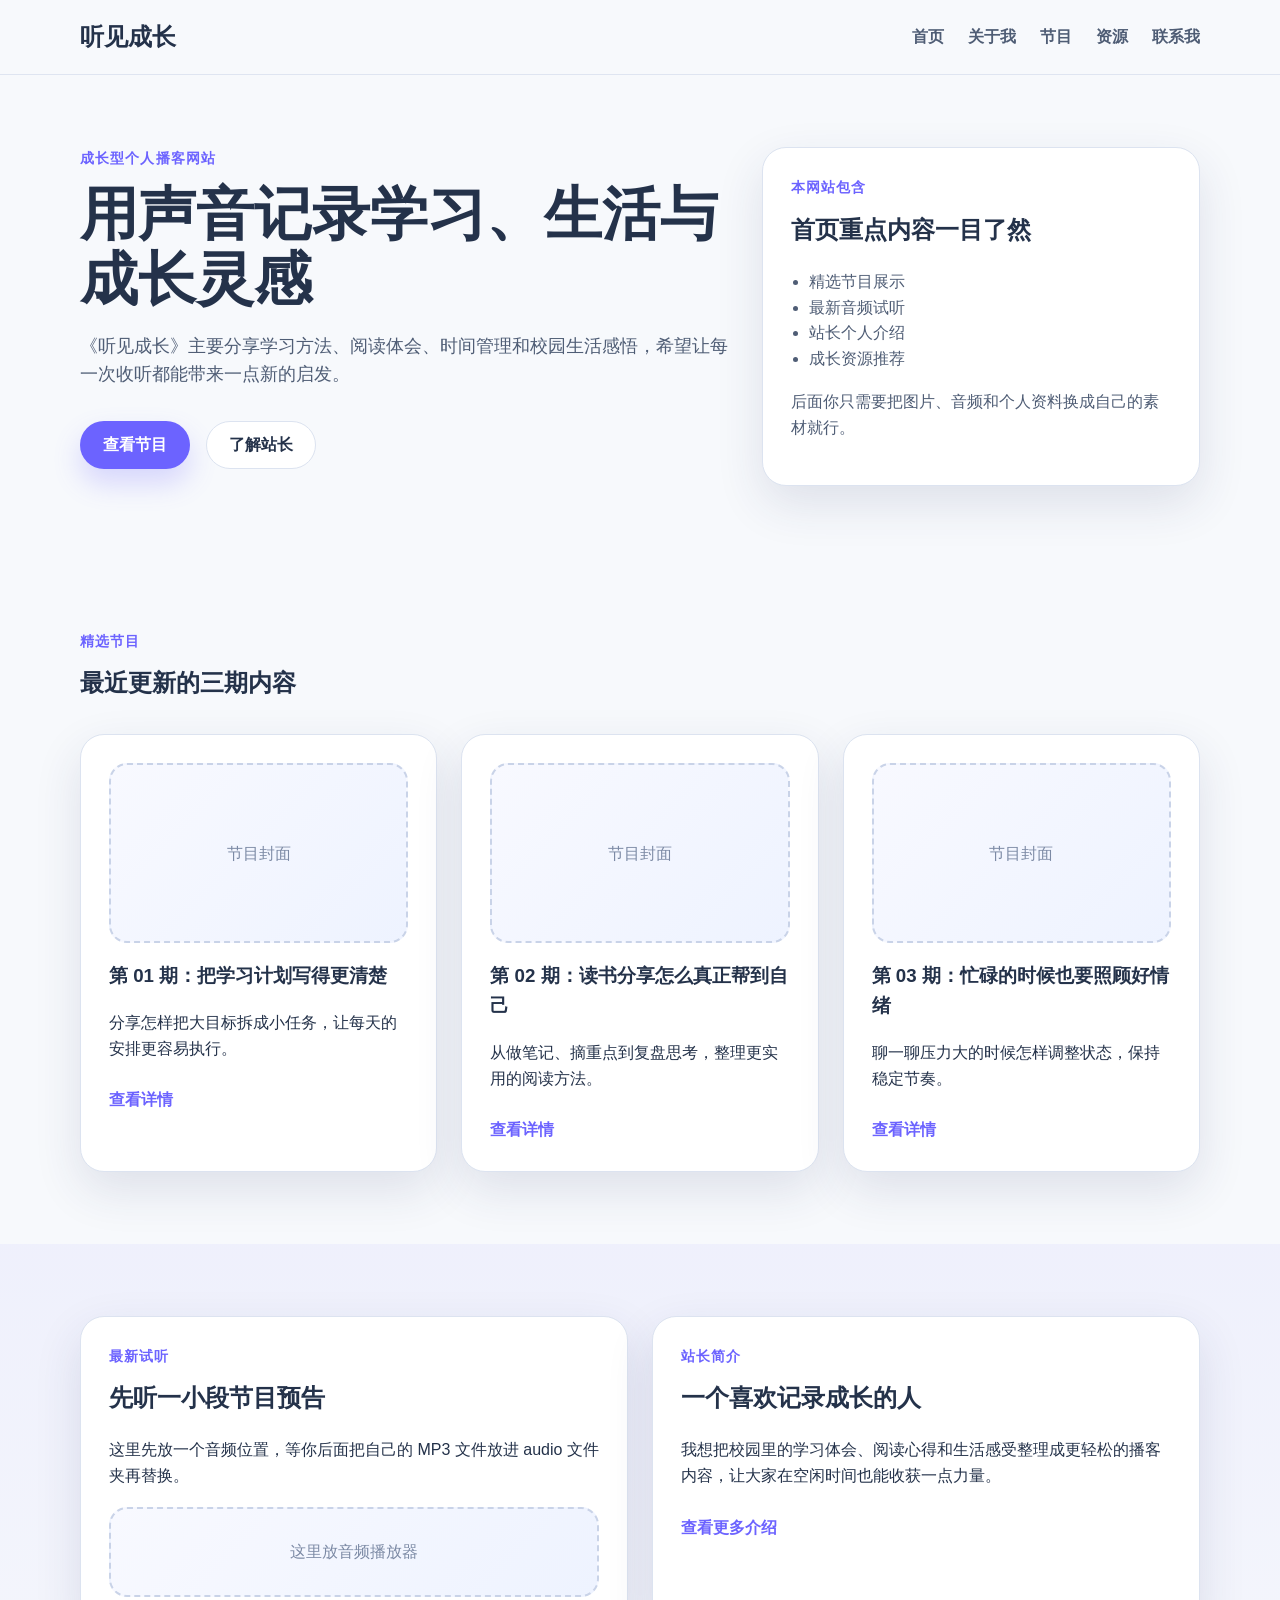
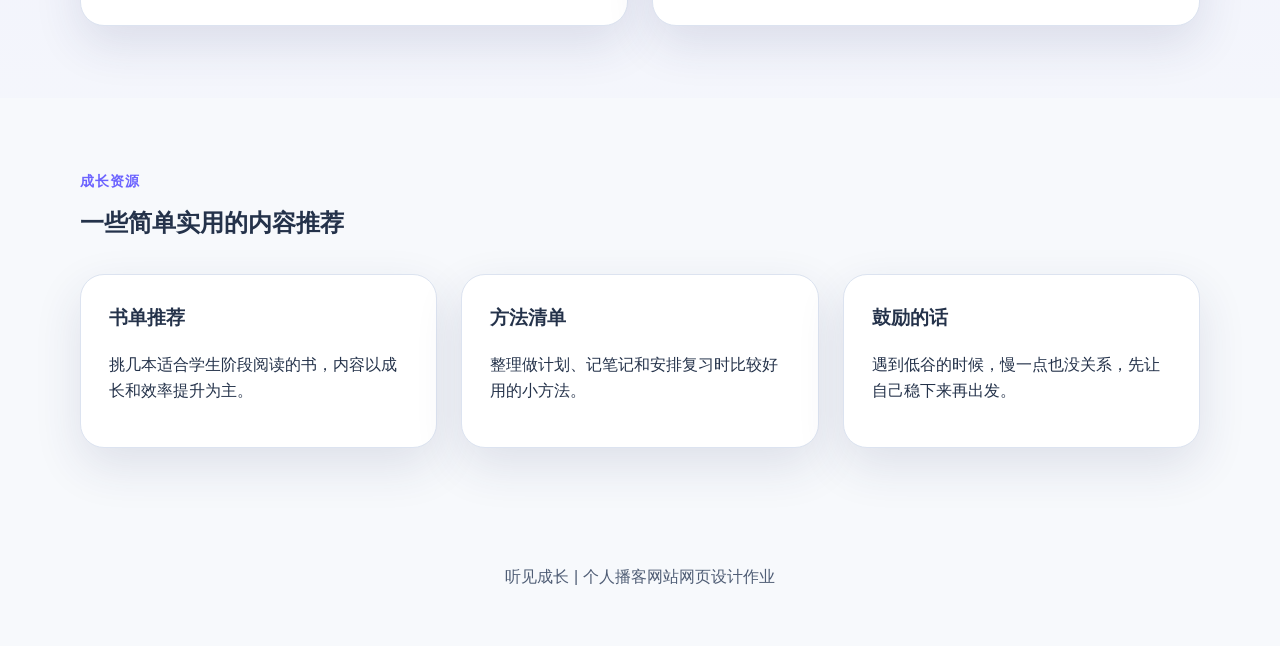
==== html/index.html @ 5a446acf "feat: add podcast website pages and docs Co-authored-by: monkeycode-ai <monkeycode-ai@chaitin.com>" ====
<!DOCTYPE html>
<html lang="zh-CN">
  <head>
    <meta charset="UTF-8">
    <meta name="viewport" content="width=device-width, initial-scale=1.0">
    <title>听见成长 | 首页</title>
    <link rel="stylesheet" href="../css/style.css">
    <link rel="stylesheet" href="../css/index.css">
  </head>
  <body>
    <!-- 顶部导航，所有页面保持统一 -->
    <header class="top">
      <div class="w nav">
        <a class="logo" href="./index.html">听见成长</a>
        <nav class="menu">
          <a href="./index.html">首页</a>
          <a href="./about.html">关于我</a>
          <a href="./episodes.html">节目</a>
          <a href="./resources.html">资源</a>
          <a href="./contact.html">联系我</a>
        </nav>
      </div>
    </header>

    <main>
      <!-- 首页第一屏，先把网站主题放出来 -->
      <section class="section first-screen">
        <div class="w first-box">
          <div class="first-text">
            <p class="small-title">成长型个人播客网站</p>
            <h1>用声音记录学习、生活与成长灵感</h1>
            <p class="text-big">
              《听见成长》主要分享学习方法、阅读体会、时间管理和校园生活感悟，希望让每一次收听都能带来一点新的启发。
            </p>
            <!-- 这里放两个按钮，一个跳节目页，一个跳个人介绍页 -->
            <div class="btn-line">
              <a class="btn btn-main" href="./episodes.html">查看节目</a>
              <a class="btn btn-light" href="./about.html">了解站长</a>
            </div>
          </div>
          <!-- 右边这个卡片当成首页信息补充，也能让首屏更饱满一点 -->
          <div class="box first-card">
            <p class="small-title">本网站包含</p>
            <h2>首页重点内容一目了然</h2>
            <ul class="list">
              <li>精选节目展示</li>
              <li>最新音频试听</li>
              <li>站长个人介绍</li>
              <li>成长资源推荐</li>
            </ul>
            <p class="card-tip">后面你只需要把图片、音频和个人资料换成自己的素材就行。</p>
          </div>
        </div>
      </section>

      <!-- 这一块放节目卡片，适合讲布局和盒子模型 -->
      <section class="section">
        <div class="w title-box">
          <p class="small-title">精选节目</p>
          <h2>最近更新的三期内容</h2>
        </div>
        <div class="w card-list three">
          <article class="box item-box">
            <div class="pic demo-pic">节目封面</div>
            <h3>第 01 期：把学习计划写得更清楚</h3>
            <p>分享怎样把大目标拆成小任务，让每天的安排更容易执行。</p>
            <a class="more-link" href="./episode-detail.html">查看详情</a>
          </article>
          <article class="box item-box">
            <div class="pic demo-pic">节目封面</div>
            <h3>第 02 期：读书分享怎么真正帮到自己</h3>
            <p>从做笔记、摘重点到复盘思考，整理更实用的阅读方法。</p>
            <a class="more-link" href="./episode-detail.html">查看详情</a>
          </article>
          <article class="box item-box">
            <div class="pic demo-pic">节目封面</div>
            <h3>第 03 期：忙碌的时候也要照顾好情绪</h3>
            <p>聊一聊压力大的时候怎样调整状态，保持稳定节奏。</p>
            <a class="more-link" href="./episode-detail.html">查看详情</a>
          </article>
        </div>
      </section>

      <!-- 左边放试听，右边放个人介绍 -->
      <section class="section light-part">
        <div class="w two-col">
          <article class="box simple-box">
            <p class="small-title">最新试听</p>
            <h2>先听一小段节目预告</h2>
            <p>这里先放一个音频位置，等你后面把自己的 MP3 文件放进 audio 文件夹再替换。</p>
            <div class="audio-demo">这里放音频播放器</div>
          </article>
          <article class="box simple-box">
            <p class="small-title">站长简介</p>
            <h2>一个喜欢记录成长的人</h2>
            <p>我想把校园里的学习体会、阅读心得和生活感受整理成更轻松的播客内容，让大家在空闲时间也能收获一点力量。</p>
            <a class="more-link" href="./about.html">查看更多介绍</a>
          </article>
        </div>
      </section>

      <!-- 最后放一个资源推荐，首页看起来会更完整 -->
      <section class="section">
        <div class="w title-box">
          <p class="small-title">成长资源</p>
          <h2>一些简单实用的内容推荐</h2>
        </div>
        <div class="w card-list three">
          <article class="box item-box">
            <h3>书单推荐</h3>
            <p>挑几本适合学生阶段阅读的书，内容以成长和效率提升为主。</p>
          </article>
          <article class="box item-box">
            <h3>方法清单</h3>
            <p>整理做计划、记笔记和安排复习时比较好用的小方法。</p>
          </article>
          <article class="box item-box">
            <h3>鼓励的话</h3>
            <p>遇到低谷的时候，慢一点也没关系，先让自己稳下来再出发。</p>
          </article>
        </div>
      </section>
    </main>

    <!-- 页脚信息简单一点，方便后面统一改 -->
    <footer class="foot">
      <div class="w foot-in">
        <p>听见成长 | 个人播客网站网页设计作业</p>
      </div>
    </footer>
  </body>
</html>
---- css/style.css ----
/* 基本样式先统一一下，后面每个页面都能直接用 */
:root {
  /* 页面背景色，整个网站的底色都靠它控制 */
  --bg: #f7f9fc;
  /* 卡片底色，白色能让内容看起来干净一些 */
  --surface: #ffffff;
  /* 主标题和重点文字颜色 */
  --text-main: #24324a;
  /* 普通正文颜色，读起来会更柔和一点 */
  --text-body: #4f5d75;
  /* 主色，按钮和小标题会反复用到 */
  --primary: #6c63ff;
  /* 辅助色，后面有需要可以拿来点缀 */
  --accent: #ffb86b;
  /* 边框线颜色，让卡片边缘更清楚 */
  --line: #dce3f0;
  /* 阴影统一放这里，卡片看起来会更有层次 */
  --shadow: 0 18px 48px rgba(41, 52, 98, 0.12);
  /* 大圆角，整个网站都走柔和一点的感觉 */
  --radius-lg: 24px;
}

* {
  /* 让宽高计算更稳定，做页面时比较省心 */
  box-sizing: border-box;
}

body {
  margin: 0;
  /* 常见中文字体，页面会更像平时作业里会用的样子 */
  font-family: "Microsoft YaHei", "PingFang SC", sans-serif;
  color: var(--text-main);
  background: var(--bg);
  line-height: 1.6;
}

a {
  /* 先把默认下划线去掉，后面统一自己控制 */
  color: inherit;
  text-decoration: none;
}

img {
  /* 图片设成块元素，避免底部留白 */
  display: block;
  max-width: 100%;
}

input,
select,
textarea,
button {
  /* 表单元素继承字体，页面看起来会统一很多 */
  font: inherit;
}

.w {
  /* 通栏内容的公共宽度，基本所有主要区域都会套这个类 */
  width: min(1120px, calc(100% - 32px));
  margin: 0 auto;
}

.section {
  /* 每个大区块上下留白，页面呼吸感会更好 */
  padding: 72px 0;
}

.light-part {
  /* 浅色背景区块，用来跟普通白底区域做区分 */
  background: linear-gradient(180deg, rgba(108, 99, 255, 0.06), rgba(108, 99, 255, 0.02));
}

.box {
  /* 通用卡片，很多地方都直接复用这个类 */
  background: var(--surface);
  border: 1px solid var(--line);
  border-radius: var(--radius-lg);
  box-shadow: var(--shadow);
}

.small-title {
  /* 小标题一般放在大标题上面，用来说明板块名字 */
  margin: 0 0 12px;
  color: var(--primary);
  font-size: 14px;
  font-weight: 700;
  letter-spacing: 0.08em;
  text-transform: uppercase;
}

.text-big {
  /* 稍微大一点的说明文字，首页和内页标题区会常用 */
  color: var(--text-body);
  font-size: 18px;
}

/* 头部导航 */
.top {
  position: sticky;
  top: 0;
  z-index: 10;
  background: rgba(247, 249, 252, 0.94);
  border-bottom: 1px solid rgba(220, 227, 240, 0.9);
  backdrop-filter: blur(18px);
}

.nav {
  /* 导航栏里面的内容左右排开 */
  display: flex;
  align-items: center;
  justify-content: space-between;
  gap: 24px;
  padding: 18px 0;
}

.logo {
  /* 网站名字，故意做得更醒目一点 */
  font-size: 24px;
  font-weight: 800;
  color: var(--text-main);
}

.menu {
  /* 导航链接横着排，宽度不够时允许换行 */
  display: flex;
  gap: 24px;
  flex-wrap: wrap;
}

.menu a {
  /* 单个导航链接的基础样式 */
  position: relative;
  color: var(--text-body);
  font-weight: 600;
  transition: color 0.25s ease;
}

.menu a:hover {
  color: var(--primary);
}

.menu a::after {
  /* hover 时出现的小下划线，能让导航更灵一点 */
  content: "";
  position: absolute;
  left: 0;
  bottom: -6px;
  width: 100%;
  height: 2px;
  background: var(--primary);
  transform: scaleX(0);
  transform-origin: left;
  transition: transform 0.25s ease;
}

.menu a:hover::after {
  transform: scaleX(1);
}

.btn-line {
  /* 按钮排成一行，两个按钮挨着放 */
  display: flex;
  gap: 16px;
  flex-wrap: wrap;
  margin-top: 32px;
}

.btn {
  /* 按钮公共样式，主按钮和浅色按钮都从这里继承 */
  display: inline-flex;
  align-items: center;
  justify-content: center;
  min-height: 48px;
  padding: 0 22px;
  border-radius: 999px;
  border: 1px solid transparent;
  font-weight: 700;
  transition: transform 0.25s ease, box-shadow 0.25s ease, background-color 0.25s ease;
}

.btn:hover {
  transform: translateY(-2px);
}

.btn-main {
  /* 主按钮，颜色最明显，用来放重点跳转 */
  background: var(--primary);
  color: #fff;
  box-shadow: 0 14px 28px rgba(108, 99, 255, 0.24);
}

.btn-light {
  /* 次按钮，颜色轻一点，给第二选择用 */
  background: #fff;
  color: var(--text-main);
  border-color: var(--line);
}

.title-box {
  /* 每个大板块标题外层，主要控制和下面内容的距离 */
  margin-bottom: 32px;
}

.title-box h1,
.title-box h2,
h1,
h2,
h3 {
  margin-top: 0;
}

.card-list {
  /* 卡片列表的公共网格容器 */
  display: grid;
  gap: 24px;
}

.three {
  /* 三列排版，节目页和资源页都会用到 */
  grid-template-columns: repeat(3, minmax(0, 1fr));
}

.two-col {
  /* 两列排版，首页试听区和详情页都靠这个做 */
  display: grid;
  grid-template-columns: repeat(2, minmax(0, 1fr));
  gap: 24px;
}

.list {
  /* 通用列表，主要给节目要点和介绍清单用 */
  margin: 0;
  padding-left: 18px;
  color: var(--text-body);
}

.more-link {
  /* 卡片里常见的文字链接，看起来比普通正文更明显 */
  display: inline-block;
  margin-top: 10px;
  color: var(--primary);
  font-weight: 700;
}

.pic {
  /* 图片或封面占位块的统一外边距和圆角 */
  margin-bottom: 18px;
  border-radius: 18px;
}

.demo-pic {
  /* 先用虚线框顶住图片位置，后面换真图最方便 */
  display: grid;
  place-items: center;
  min-height: 180px;
  border: 2px dashed #c9d3e8;
  background: linear-gradient(135deg, #f8f9ff, #eef3ff);
  color: #7c8aa5;
}

/* 页脚写简单一些，后面也方便你自己改 */
.foot {
  /* 页脚整体留白，别让底部太挤 */
  padding: 28px 0 40px;
}

.foot-in {
  /* 页脚里的文字居中显示 */
  text-align: center;
  color: var(--text-body);
}

@media (max-width: 900px) {
  /* 屏幕窄下来以后，多列都改成单列，手机上更好看 */
  .three,
  .two-col {
    grid-template-columns: 1fr;
  }

  .nav {
    /* 手机端导航改成上下排，避免太挤 */
    flex-direction: column;
    align-items: flex-start;
  }
}

@media (max-width: 640px) {
  /* 手机尺寸再小一点时，把留白和字号也顺手收一收 */
  .section {
    padding: 56px 0;
  }

  .menu {
    gap: 14px 18px;
  }

  .text-big {
    font-size: 16px;
  }
}
---- css/index.css ----
/* 首页样式 */
.first-box {
  /* 首页首屏左右分栏，左边放文字，右边放说明卡片 */
  display: grid;
  grid-template-columns: 1.2fr 0.8fr;
  gap: 24px;
  align-items: stretch;
}

.first-screen h1 {
  /* 首页主标题字号做大一点，这样更像重点页面 */
  margin-bottom: 20px;
  font-size: clamp(36px, 5vw, 58px);
  line-height: 1.12;
}

.first-card,
.item-box,
.simple-box {
  /* 首页常用卡片统一内边距，看起来更整齐 */
  padding: 28px;
}

.card-tip {
  /* 小提示文字颜色浅一点，放在卡片底部不抢重点 */
  margin-top: 18px;
  color: var(--text-body);
}

.audio-demo {
  /* 音频占位块，后面可以直接换成真实播放器 */
  display: grid;
  place-items: center;
  min-height: 90px;
  margin-top: 18px;
  border: 2px dashed #c9d3e8;
  border-radius: 18px;
  color: #7c8aa5;
  background: linear-gradient(135deg, #f8f9ff, #eef3ff);
}

@media (max-width: 900px) {
  .first-box {
    /* 手机端首屏上下排，更容易阅读 */
    grid-template-columns: 1fr;
  }
}
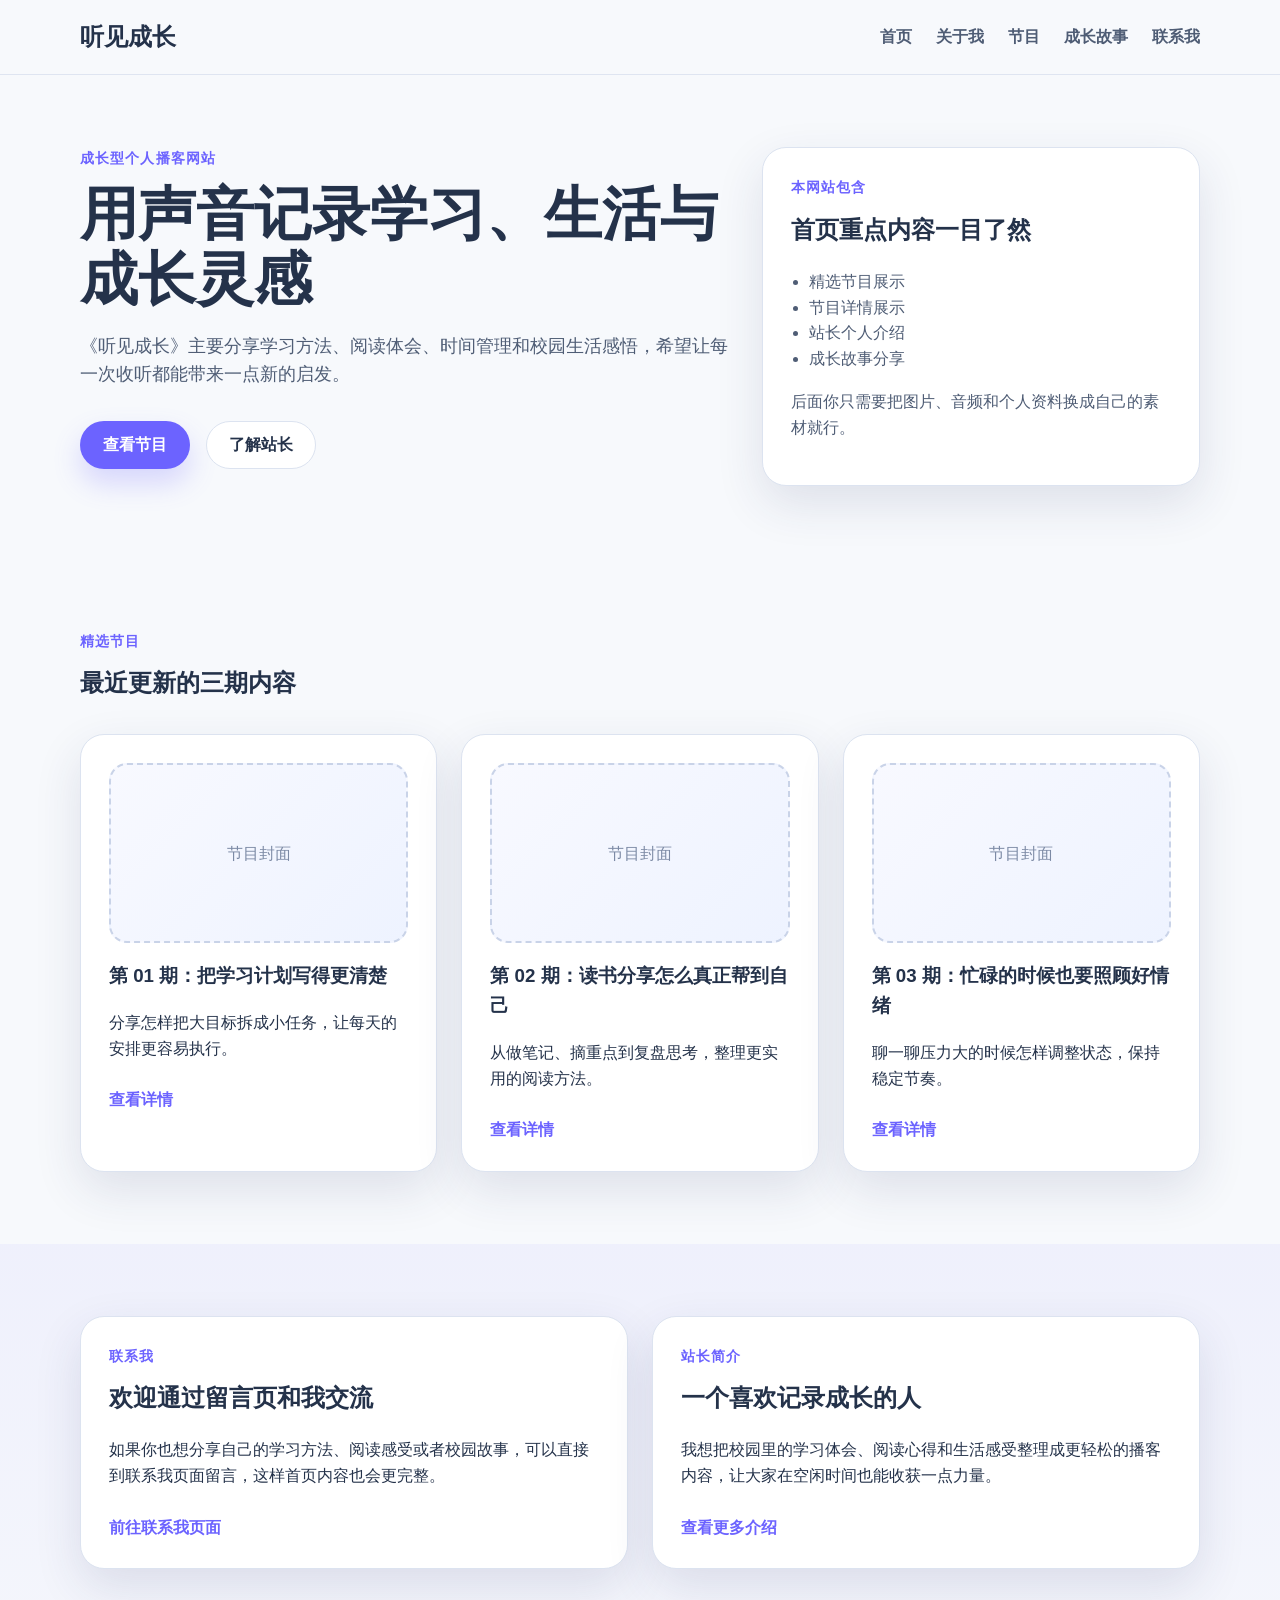
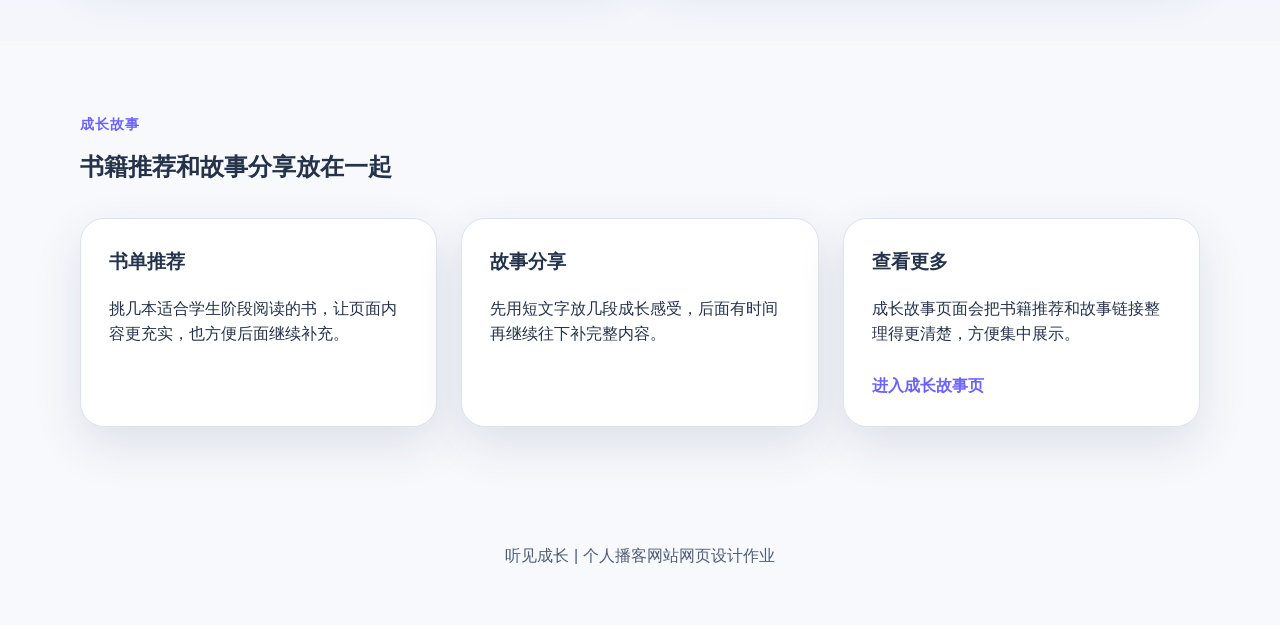
==== commit 039cbcbe: "feat: refine podcast pages content Co-authored-by: monkeycode-ai <monkeycode-ai@chaitin.com>" ====
--- a/html/index.html
+++ b/html/index.html
@@ -16,7 +16,7 @@
           <a href="./index.html">首页</a>
           <a href="./about.html">关于我</a>
           <a href="./episodes.html">节目</a>
-          <a href="./resources.html">资源</a>
+          <a href="./resources.html">成长故事</a>
           <a href="./contact.html">联系我</a>
         </nav>
       </div>
@@ -44,9 +44,9 @@
             <h2>首页重点内容一目了然</h2>
             <ul class="list">
               <li>精选节目展示</li>
-              <li>最新音频试听</li>
-              <li>站长个人介绍</li>
-              <li>成长资源推荐</li>
+               <li>节目详情展示</li>
+               <li>站长个人介绍</li>
+               <li>成长故事分享</li>
             </ul>
             <p class="card-tip">后面你只需要把图片、音频和个人资料换成自己的素材就行。</p>
           </div>
@@ -64,31 +64,31 @@
             <div class="pic demo-pic">节目封面</div>
             <h3>第 01 期：把学习计划写得更清楚</h3>
             <p>分享怎样把大目标拆成小任务，让每天的安排更容易执行。</p>
-            <a class="more-link" href="./episode-detail.html">查看详情</a>
+             <a class="more-link" href="./episode-detail.html#episode-01">查看详情</a>
           </article>
           <article class="box item-box">
             <div class="pic demo-pic">节目封面</div>
             <h3>第 02 期：读书分享怎么真正帮到自己</h3>
             <p>从做笔记、摘重点到复盘思考，整理更实用的阅读方法。</p>
-            <a class="more-link" href="./episode-detail.html">查看详情</a>
+             <a class="more-link" href="./episode-detail.html#episode-02">查看详情</a>
           </article>
           <article class="box item-box">
             <div class="pic demo-pic">节目封面</div>
             <h3>第 03 期：忙碌的时候也要照顾好情绪</h3>
             <p>聊一聊压力大的时候怎样调整状态，保持稳定节奏。</p>
-            <a class="more-link" href="./episode-detail.html">查看详情</a>
+             <a class="more-link" href="./episode-detail.html#episode-03">查看详情</a>
           </article>
         </div>
       </section>
 
-      <!-- 左边放试听，右边放个人介绍 -->
+      <!-- 这一块换成联系我和个人介绍，页面内容会更贴合现在的需要 -->
       <section class="section light-part">
         <div class="w two-col">
           <article class="box simple-box">
-            <p class="small-title">最新试听</p>
-            <h2>先听一小段节目预告</h2>
-            <p>这里先放一个音频位置，等你后面把自己的 MP3 文件放进 audio 文件夹再替换。</p>
-            <div class="audio-demo">这里放音频播放器</div>
+            <p class="small-title">联系我</p>
+            <h2>欢迎通过留言页和我交流</h2>
+            <p>如果你也想分享自己的学习方法、阅读感受或者校园故事，可以直接到联系我页面留言，这样首页内容也会更完整。</p>
+            <a class="more-link" href="./contact.html">前往联系我页面</a>
           </article>
           <article class="box simple-box">
             <p class="small-title">站长简介</p>
@@ -99,24 +99,25 @@
         </div>
       </section>
 
-      <!-- 最后放一个资源推荐，首页看起来会更完整 -->
+      <!-- 最后放一个成长故事区，和单独页面呼应起来 -->
       <section class="section">
         <div class="w title-box">
-          <p class="small-title">成长资源</p>
-          <h2>一些简单实用的内容推荐</h2>
+          <p class="small-title">成长故事</p>
+          <h2>书籍推荐和故事分享放在一起</h2>
         </div>
         <div class="w card-list three">
           <article class="box item-box">
             <h3>书单推荐</h3>
-            <p>挑几本适合学生阶段阅读的书，内容以成长和效率提升为主。</p>
+            <p>挑几本适合学生阶段阅读的书，让页面内容更充实，也方便后面继续补充。</p>
           </article>
           <article class="box item-box">
-            <h3>方法清单</h3>
-            <p>整理做计划、记笔记和安排复习时比较好用的小方法。</p>
+            <h3>故事分享</h3>
+            <p>先用短文字放几段成长感受，后面有时间再继续往下补完整内容。</p>
           </article>
           <article class="box item-box">
-            <h3>鼓励的话</h3>
-            <p>遇到低谷的时候，慢一点也没关系，先让自己稳下来再出发。</p>
+            <h3>查看更多</h3>
+            <p>成长故事页面会把书籍推荐和故事链接整理得更清楚，方便集中展示。</p>
+            <a class="more-link" href="./resources.html">进入成长故事页</a>
           </article>
         </div>
       </section>
--- a/css/index.css
+++ b/css/index.css
@@ -27,18 +27,6 @@
   color: var(--text-body);
 }
 
-.audio-demo {
-  /* 音频占位块，后面可以直接换成真实播放器 */
-  display: grid;
-  place-items: center;
-  min-height: 90px;
-  margin-top: 18px;
-  border: 2px dashed #c9d3e8;
-  border-radius: 18px;
-  color: #7c8aa5;
-  background: linear-gradient(135deg, #f8f9ff, #eef3ff);
-}
-
 @media (max-width: 900px) {
   .first-box {
     /* 手机端首屏上下排，更容易阅读 */
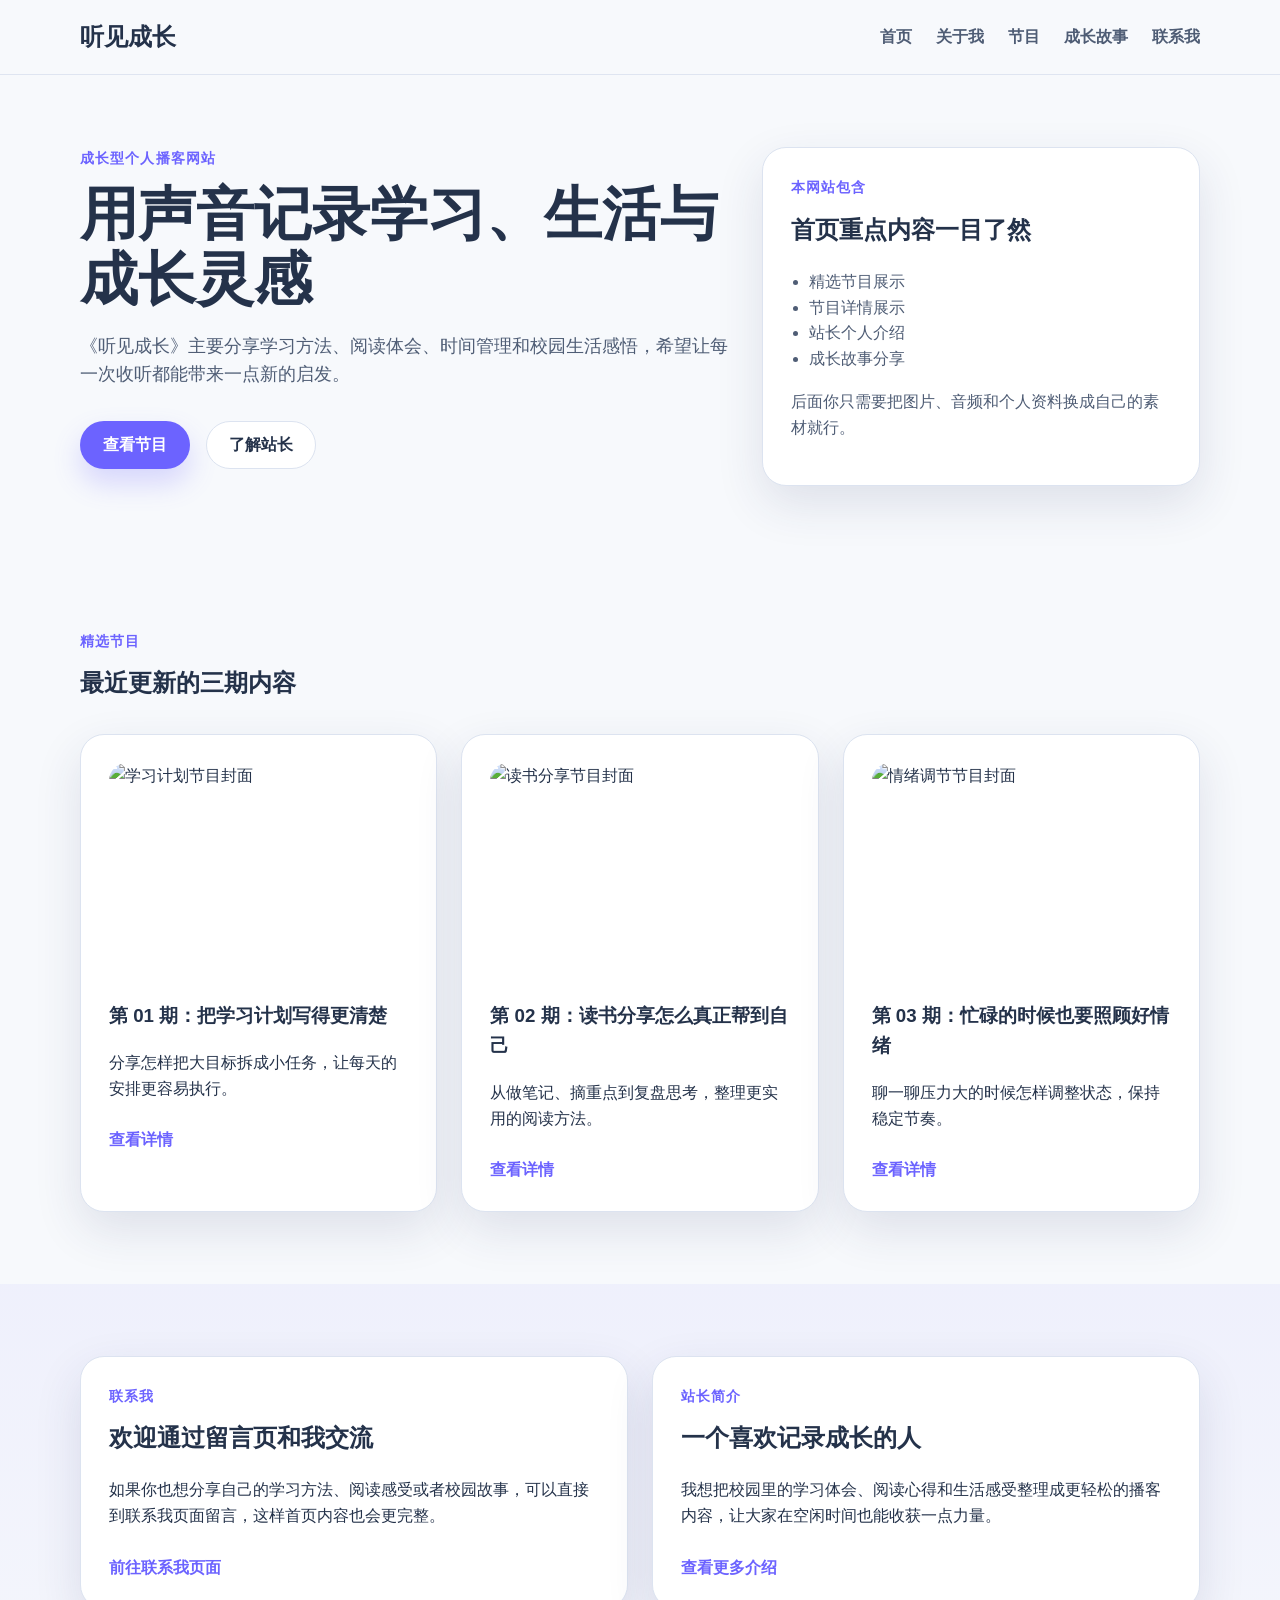
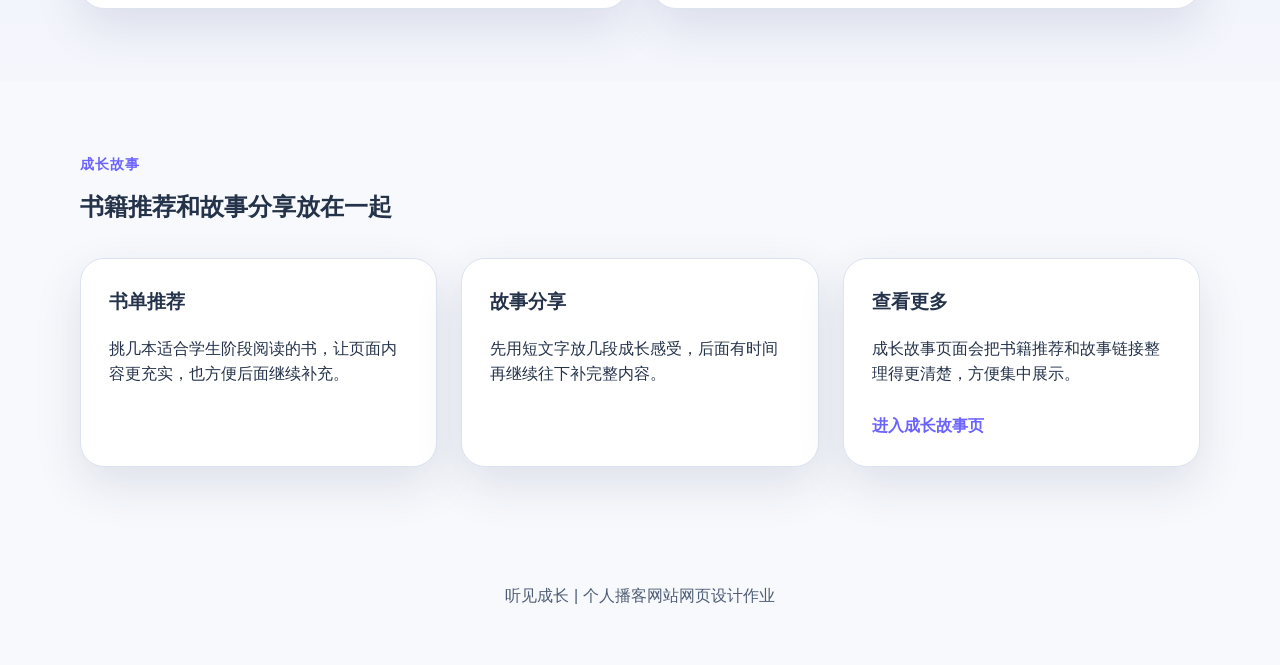
==== commit 33814c55: "feat: add audio files and cover images for 3 episodes Co-authored-by: monkeycode-ai <monkeycode-ai@c" ====
--- a/html/index.html
+++ b/html/index.html
@@ -61,19 +61,19 @@
         </div>
         <div class="w card-list three">
           <article class="box item-box">
-            <div class="pic demo-pic">节目封面</div>
+            <img class="pic cover-pic" src="https://images.unsplash.com/photo-1455390582262-044cdead277a?auto=format&fit=crop&w=900&q=80" alt="学习计划节目封面">
             <h3>第 01 期：把学习计划写得更清楚</h3>
             <p>分享怎样把大目标拆成小任务，让每天的安排更容易执行。</p>
              <a class="more-link" href="./episode-detail.html#episode-01">查看详情</a>
           </article>
           <article class="box item-box">
-            <div class="pic demo-pic">节目封面</div>
+            <img class="pic cover-pic" src="https://images.unsplash.com/photo-1495446815901-a7297e633e8d?auto=format&fit=crop&w=900&q=80" alt="读书分享节目封面">
             <h3>第 02 期：读书分享怎么真正帮到自己</h3>
             <p>从做笔记、摘重点到复盘思考，整理更实用的阅读方法。</p>
              <a class="more-link" href="./episode-detail.html#episode-02">查看详情</a>
           </article>
           <article class="box item-box">
-            <div class="pic demo-pic">节目封面</div>
+            <img class="pic cover-pic" src="https://images.unsplash.com/photo-1506126613408-eca07ce68773?auto=format&fit=crop&w=900&q=80" alt="情绪调节节目封面">
             <h3>第 03 期：忙碌的时候也要照顾好情绪</h3>
             <p>聊一聊压力大的时候怎样调整状态，保持稳定节奏。</p>
              <a class="more-link" href="./episode-detail.html#episode-03">查看详情</a>
--- a/css/index.css
+++ b/css/index.css
@@ -27,6 +27,15 @@
   color: var(--text-body);
 }
 
+.cover-pic {
+  /* 首页和节目列表都用这一套封面图尺寸，卡片会更整齐 */
+  width: 100%;
+  height: 220px;
+  margin-bottom: 18px;
+  border-radius: 18px;
+  object-fit: cover;
+}
+
 @media (max-width: 900px) {
   .first-box {
     /* 手机端首屏上下排，更容易阅读 */
